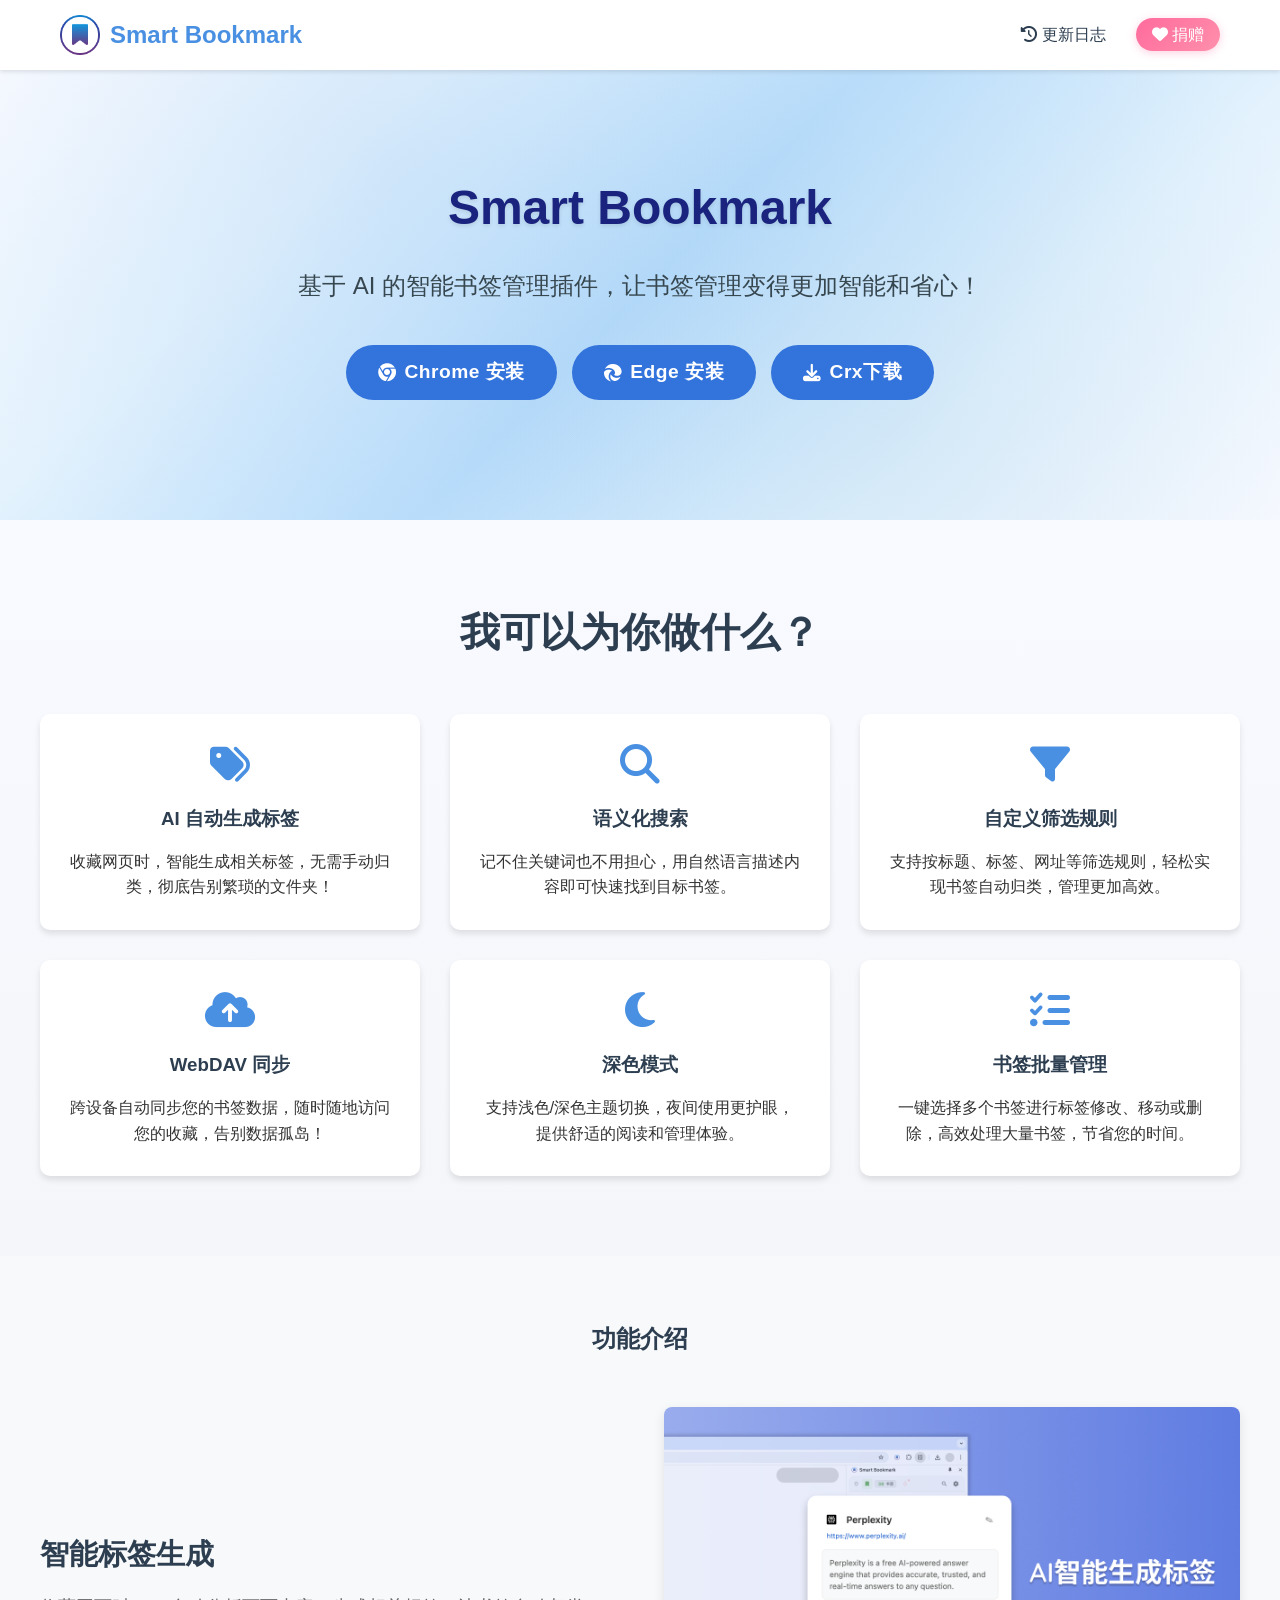
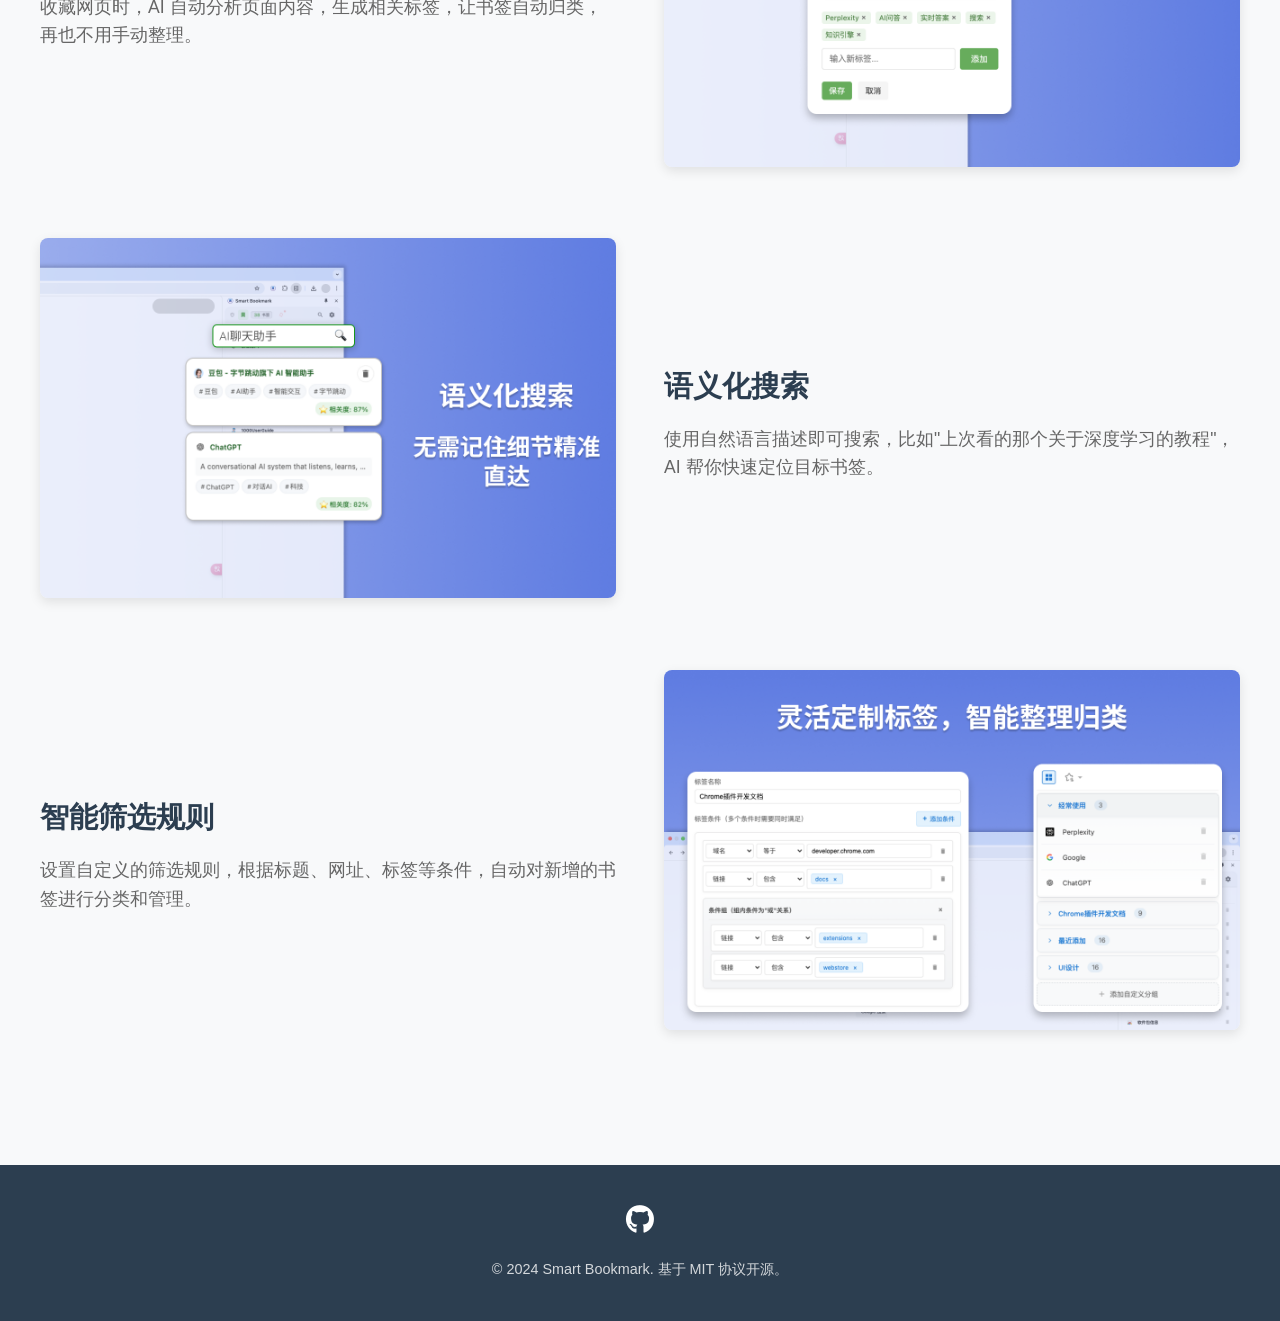
==== index.html @ 441ede72 "Add initial project files including .gitignore, HTML pages, CSS styles, images, and favicon" ====
<!DOCTYPE html>
<html lang="zh-CN">
<head>
    <meta charset="UTF-8">
    <meta name="viewport" content="width=device-width, initial-scale=1.0">
    <link rel="icon" href="/static/favicon/favicon.ico" type="image/x-icon">
    <title>Smart Bookmark</title>
    <link rel="stylesheet" href="https://cdn.bootcdn.net/ajax/libs/font-awesome/6.6.0/css/all.min.css">
    <link rel="stylesheet" href="/static/css/home.css?v=1.0.0">
</head>
<body>
    <header class="header">
        <nav class="nav-container">
            <div class="logo">
                <img src="/static/images/logo.png" alt="Smart Bookmark Logo">
                <span>Smart Bookmark</span>
            </div>
            <ul class="nav-links">
                <li><a href="/changelog.html">
                    <i class="fas fa-history"></i> 更新日志
                </a></li>
                <li><a href="/donate.html">
                    <i class="fas fa-heart"></i> 捐赠
                </a></li>
            </ul>
        </nav>
    </header>

    <main>
        <section class="hero">
            <div class="hero-content">
                <h1>Smart Bookmark</h1>
                <p class="subtitle">基于 AI 的智能书签管理插件，让书签管理变得更加智能和省心！</p>
                <div class="download-buttons">
                    <a href="https://chromewebstore.google.com/detail/smart-bookmark/nlboajobccgidfcdoedphgfaklelifoa" class="cta-button chrome-button" target="_blank">
                        <i class="fab fa-chrome"></i> Chrome 安装
                    </a>
                    <a href="https://microsoftedge.microsoft.com/addons/detail/smart-bookmark/dohicooegjedllghbfapbmbhjopnkbad" class="cta-button edge-button" target="_blank">
                        <i class="fab fa-edge"></i> Edge 安装
                    </a>
                    <a href="https://www.crxsoso.com/webstore/detail/nlboajobccgidfcdoedphgfaklelifoa" class="cta-button third-party-button" target="_blank">
                        <i class="fas fa-download"></i> Crx下载
                    </a>
                </div>
            </div>
        </section>

        <section id="features" class="features">
            <h2>我可以为你做什么？</h2>
            <div class="features-grid">
                <div class="feature-card">
                    <i class="fas fa-tags"></i>
                    <h3>AI 自动生成标签</h3>
                    <p>收藏网页时，智能生成相关标签，无需手动归类，彻底告别繁琐的文件夹！</p>
                </div>
                <div class="feature-card">
                    <i class="fas fa-search"></i>
                    <h3>语义化搜索</h3>
                    <p>记不住关键词也不用担心，用自然语言描述内容即可快速找到目标书签。</p>
                </div>
                <div class="feature-card">
                    <i class="fas fa-filter"></i>
                    <h3>自定义筛选规则</h3>
                    <p>支持按标题、标签、网址等筛选规则，轻松实现书签自动归类，管理更加高效。</p>
                </div>
                <div class="feature-card">
                    <i class="fas fa-cloud-upload-alt"></i>
                    <h3>WebDAV 同步</h3>
                    <p>跨设备自动同步您的书签数据，随时随地访问您的收藏，告别数据孤岛！</p>
                </div>
                <div class="feature-card">
                    <i class="fas fa-moon"></i>
                    <h3>深色模式</h3>
                    <p>支持浅色/深色主题切换，夜间使用更护眼，提供舒适的阅读和管理体验。</p>
                </div>
                <div class="feature-card">
                    <i class="fas fa-tasks"></i>
                    <h3>书签批量管理</h3>
                    <p>一键选择多个书签进行标签修改、移动或删除，高效处理大量书签，节省您的时间。</p>
                </div>
            </div>
        </section>

        <section id="guide" class="guide">
            <h2>功能介绍</h2>
            <div class="guide-content">
                <div class="feature-intro">
                    <div class="feature-item">
                        <div class="feature-text">
                            <h3>智能标签生成</h3>
                            <p>收藏网页时，AI 自动分析页面内容，生成相关标签，让书签自动归类，再也不用手动整理。</p>
                        </div>
                        <div class="feature-image">
                            <img src="/static/images/guide-taging.png" alt="AI标签生成演示">
                        </div>
                    </div>
                    
                    <div class="feature-item reverse">
                        <div class="feature-text">
                            <h3>语义化搜索</h3>
                            <p>使用自然语言描述即可搜索，比如"上次看的那个关于深度学习的教程"，AI 帮你快速定位目标书签。</p>
                        </div>
                        <div class="feature-image">
                            <img src="/static/images/guide-search.png" alt="语义化搜索演示">
                        </div>
                    </div>

                    <div class="feature-item">
                        <div class="feature-text">
                            <h3>智能筛选规则</h3>
                            <p>设置自定义的筛选规则，根据标题、网址、标签等条件，自动对新增的书签进行分类和管理。</p>
                        </div>
                        <div class="feature-image">
                            <img src="/static/images/guide-filter.png" alt="筛选规则演示">
                        </div>
                    </div>
                </div>
            </div>
        </section>
    </main>

    <footer class="footer">
        <div class="footer-content">
            <div class="footer-links">
                <a href="https://github.com/howoii/SmartBookmark" target="_blank">
                    <i class="fab fa-github"></i>
                </a>
            </div>
            <p class="copyright">© 2024 Smart Bookmark. 基于 MIT 协议开源。</p>
        </div>
    </footer>
</body>
</html>
---- static/css/home.css ----
:root {
    --primary-color: #4a90e2;
    --secondary-color: #2c3e50;
    --accent-color: #e74c3c;
    --text-color: #333;
    --light-gray: #f5f6fa;
    --border-color: #eee;
    --max-width: 1200px;
    --header-height: 70px;
}

* {
    margin: 0;
    padding: 0;
    box-sizing: border-box;
}

body {
    font-family: -apple-system, BlinkMacSystemFont, 'Segoe UI', Roboto, Oxygen, Ubuntu, Cantarell, 'Open Sans', 'Helvetica Neue', sans-serif;
    line-height: 1.6;
    color: var(--text-color);
}

/* Header Styles */
.header {
    background: white;
    box-shadow: 0 2px 4px rgba(0,0,0,0.1);
    position: fixed;
    width: 100%;
    top: 0;
    z-index: 1000;
}

.nav-container {
    max-width: var(--max-width);
    margin: 0 auto;
    padding: 0 20px;
    height: var(--header-height);
    display: flex;
    justify-content: space-between;
    align-items: center;
}

.logo {
    display: flex;
    align-items: center;
    gap: 10px;
}

.logo img {
    height: 40px;
    width: auto;
}

.logo span {
    font-size: 1.5rem;
    font-weight: 600;
    color: var(--primary-color);
}

.logo a {
    display: flex;
    align-items: center;
    gap: 10px;
    text-decoration: none;
}

.nav-links {
    display: flex;
    gap: 30px;
    list-style: none;
}

.nav-links a {
    text-decoration: none;
    color: var(--secondary-color);
    font-weight: 500;
    transition: color 0.3s;
}

.nav-links a:hover,
.nav-links a.active {
    color: var(--primary-color);
}

.nav-links a[href="/donate.html"] {
    background: linear-gradient(135deg, #ff6b9d 0%, #ff8fab 100%);
    color: white !important;
    padding: 8px 16px;
    border-radius: 20px;
    transition: all 0.3s ease;
    box-shadow: 0 2px 8px rgba(255, 107, 157, 0.3);
}

.nav-links a[href="/donate.html"]:hover {
    background: linear-gradient(135deg, #ff5a8a 0%, #ff7a9d 100%);
    box-shadow: 0 4px 12px rgba(255, 107, 157, 0.4);
    transform: translateY(-1px);
}

.nav-links a[href="/donate.html"] i {
    color: white;
}

/* Main Content Styles */
main {
    margin-top: var(--header-height);
    min-height: calc(100vh - var(--header-height));
}

/* Hero Section */
.hero {
    background: linear-gradient(135deg, #f8faff 0%, #e3f2fd 25%, #bbdefb 50%, #e3f2fd 75%, #f8faff 100%);
    color: #2c3e50;
    padding: 100px 20px 120px;
    text-align: center;
    position: relative;
    overflow: hidden;
}

.hero::before {
    content: '';
    position: absolute;
    top: 0;
    left: 0;
    right: 0;
    bottom: 0;
    background: radial-gradient(circle at 30% 20%, rgba(74, 144, 226, 0.1) 0%, transparent 50%),
                radial-gradient(circle at 70% 80%, rgba(41, 128, 185, 0.08) 0%, transparent 50%);
    pointer-events: none;
}

.hero-content {
    max-width: var(--max-width);
    margin: 0 auto;
    position: relative;
    z-index: 1;
}

.hero h1 {
    font-size: 3rem;
    margin-bottom: 20px;
    color: #1a237e;
    font-weight: 700;
    text-shadow: 0 2px 4px rgba(0,0,0,0.1);
}

.hero .subtitle {
    font-size: 1.5rem;
    margin-bottom: 40px;
    color: #37474f;
    font-weight: 400;
    line-height: 1.6;
}

/* Features Section */
.features {
    padding: 80px 20px;
    background: linear-gradient(180deg, #f8faff 0%, #f5f6fa 100%);
    position: relative;
}

.features::before {
    content: '';
    position: absolute;
    top: 0;
    left: 0;
    right: 0;
    height: 60px;
    background: linear-gradient(180deg, transparent 0%, #f8faff 100%);
    pointer-events: none;
}

.features h2 {
    text-align: center;
    margin-bottom: 50px;
    font-size: 2.5rem;
    color: var(--secondary-color);
    position: relative;
    z-index: 1;
}

.features-grid {
    display: grid;
    grid-template-columns: repeat(auto-fit, minmax(300px, 1fr));
    gap: 30px;
    max-width: var(--max-width);
    margin: 0 auto;
    position: relative;
    z-index: 1;
}

.feature-card {
    background: white;
    padding: 30px;
    border-radius: 10px;
    text-align: center;
    box-shadow: 0 4px 6px rgba(0,0,0,0.1);
    transition: transform 0.3s;
}

.feature-card:hover {
    transform: translateY(-5px);
}

.feature-card i {
    font-size: 2.5rem;
    color: var(--primary-color);
    margin-bottom: 20px;
}

.feature-card h3 {
    margin-bottom: 15px;
    color: var(--secondary-color);
}

/* Guide Section */
.guide {
    padding: 4rem 2rem;
    background-color: #f8f9fa;
}

.guide h2 {
    text-align: center;
    margin-bottom: 3rem;
    color: #2c3e50;
}

.feature-intro {
    max-width: 1200px;
    margin: 0 auto;
}

.feature-item {
    display: flex;
    align-items: center;
    margin-bottom: 4rem;
    gap: 3rem;
}

.feature-item.reverse {
    flex-direction: row-reverse;
}

.feature-text {
    flex: 1;
}

.feature-text h3 {
    font-size: 1.8rem;
    color: #2c3e50;
    margin-bottom: 1rem;
}

.feature-text p {
    font-size: 1.1rem;
    line-height: 1.6;
    color: #666;
}

.feature-image {
    flex: 1;
}

.feature-image img {
    width: 100%;
    border-radius: 8px;
    box-shadow: 0 4px 12px rgba(0, 0, 0, 0.1);
}

@media (max-width: 768px) {
    .feature-item {
        flex-direction: column;
        text-align: center;
        gap: 1.5rem;
    }

    .feature-item.reverse {
        flex-direction: column;
    }

    .feature-text, .feature-image {
        flex: none;
        width: 100%;
    }
}

/* Changelog Styles */
.changelog {
    max-width: var(--max-width);
    margin: 0 auto;
    padding: calc(var(--header-height) + 30px) 20px 40px;
}

.changelog h1 {
    text-align: center;
    margin-bottom: 30px;
    color: var(--secondary-color);
}

.version-item {
    margin-bottom: 20px;
    padding: 20px 24px;
    background: white;
    border-radius: 8px;
    box-shadow: 0 2px 4px rgba(0,0,0,0.1);
}

.version-item h2 {
    margin-bottom: 12px;
    color: var(--secondary-color);
    font-size: 1.3rem;
}

.version-item .date {
    font-size: 0.85rem;
    color: #666;
    margin-left: 10px;
    font-weight: normal;
}

.version-item ul {
    margin-left: 20px;
    margin-top: 0;
    margin-bottom: 0;
}

.version-item li {
    margin-bottom: 6px;
    line-height: 1.5;
}

/* Feedback Styles */
.feedback {
    max-width: var(--max-width);
    margin: 0 auto;
    padding: 80px 20px 60px;
}

.feedback h1 {
    text-align: center;
    margin-bottom: 50px;
    color: var(--secondary-color);
}

.feedback-channels {
    display: grid;
    grid-template-columns: repeat(auto-fit, minmax(300px, 1fr));
    gap: 30px;
}

.channel-item {
    text-align: center;
    padding: 30px;
    background: white;
    border-radius: 10px;
    box-shadow: 0 2px 4px rgba(0,0,0,0.1);
    display: flex;
    flex-direction: column;
    height: 100%;
}

.channel-item i {
    font-size: 2.5rem;
    color: var(--primary-color);
    margin-bottom: 20px;
}

.channel-item h3 {
    margin-bottom: 15px;
    color: var(--secondary-color);
}

.channel-item p {
    margin-bottom: 20px;
    flex-grow: 1;
}

.channel-item .button,
.channel-item .qrcode-wrapper {
    margin-top: auto;
}

.channel-item a.button {
    padding: 8px 30px;
}

.qrcode {
    margin: 20px 0;
}

.qrcode img {
    max-width: 200px;
    border-radius: 10px;
}

.qrcode-tip {
    font-size: 0.9rem;
    color: #666;
}

/* Button Styles */
.button,
.cta-button {
    display: inline-block;
    padding: 12px 30px;
    background: var(--primary-color);
    color: white;
    text-decoration: none;
    border-radius: 5px;
    transition: background 0.3s;
}

.button:hover,
.cta-button:hover {
    background: #357abd;
}

.cta-button {
    font-size: 1.2rem;
    padding: 12px 32px;
    background: #3273dc;
    color: white;
    font-weight: 600;
    border-radius: 30px;
    border: none;
    transition: all 0.3s ease;
    letter-spacing: 0.5px;
    text-decoration: none;
    display: inline-flex;
    align-items: center;
    gap: 8px;
}

.cta-button:hover {
    background: #2860b5;
}

.cta-button:active {
    transform: translateY(0);
}

.cta-button i {
    color: white;
    font-size: 1.1rem;
}

/* Download Buttons Container */
.download-buttons {
    display: flex;
    gap: 15px;
    justify-content: center;
    flex-wrap: wrap;
}

/* Responsive design for download buttons */
@media (max-width: 768px) {
    .download-buttons {
        flex-direction: column;
        align-items: center;
        gap: 12px;
    }
    
    .download-buttons .cta-button {
        width: 100%;
        max-width: 280px;
        justify-content: center;
    }
}

/* Footer Styles */
.footer {
    background: var(--secondary-color);
    color: white;
    padding: 40px 20px;
}

.footer-content {
    max-width: var(--max-width);
    margin: 0 auto;
    text-align: center;
}

.footer-links {
    margin-bottom: 20px;
}

.footer-links a {
    color: white;
    text-decoration: none;
    margin: 0 15px;
    transition: opacity 0.3s;
    display: inline-block;
}

.footer-links a i,
.footer-links a .fab,
.footer-links a .fas {
    font-size: 1.8rem;
}

.footer-links a:hover {
    opacity: 0.8;
}

.copyright {
    opacity: 0.8;
    font-size: 0.9rem;
}

.copyright a {
    color: white;
    text-decoration: none;
    margin-left: 10px;
    opacity: 0.8;
    transition: opacity 0.3s;
}

.copyright a:hover {
    opacity: 1;
}

/* Responsive Design */
@media (max-width: 768px) {
    .nav-links {
        display: none;
    }
    
    .guide-content {
        grid-template-columns: 1fr;
    }
    
    .hero h1 {
        font-size: 2rem;
    }
    
    .hero .subtitle {
        font-size: 1.2rem;
    }
    
    .features h2,
    .guide h2 {
        font-size: 2rem;
    }
}

@media (max-width: 480px) {
    .logo span {
        display: none;
    }
    
    .feature-card,
    .channel-item {
        padding: 20px;
    }
}

/* QRCode Tooltip Styles */
.qrcode-wrapper {
    position: relative;
    display: inline-block;
}

.qrcode-btn {
    display: inline-flex;
    align-items: center;
    gap: 8px;
    font-size: 1rem;
    padding: 10px 24px;
    background: var(--primary-color);
    color: white;
    border: none;
    border-radius: 5px;
    cursor: pointer;
    transition: background 0.3s;
}

.qrcode-btn:hover {
    background: #357abd;
}

.channel-item .qrcode-btn i {
    font-size: 1.2rem;
    color: white;
    display: inline-block;
    margin: 0;
}

.qrcode-tooltip {
    position: absolute;
    top: calc(100% + 10px);
    left: 50%;
    transform: translateX(-50%);
    background: white;
    padding: 15px;
    border-radius: 8px;
    box-shadow: 0 4px 12px rgba(0,0,0,0.15);
    display: none;
    z-index: 100;
    width: 240px;
}

.qrcode-tooltip::after {
    content: '';
    position: absolute;
    top: -8px;
    left: 50%;
    transform: translateX(-50%);
    border-left: 8px solid transparent;
    border-right: 8px solid transparent;
    border-bottom: 8px solid white;
    border-top: none;
}

.qrcode-tooltip img {
    width: 100%;
    height: auto;
    border-radius: 4px;
}

.qrcode-tooltip .qrcode-tip {
    margin: 0;
    font-size: 0.9rem;
    color: #666;
    text-align: center;
}

.qrcode-wrapper:hover .qrcode-tooltip {
    display: block;
}

/* Feedback Form Styles */
.feedback-form {
    width: 100%;
}

.feedback-form .form-group {
    margin-bottom: 15px;
    width: 100%;
}

.feedback-form input,
.feedback-form textarea {
    width: 100%;
    padding: 10px;
    border: 1px solid var(--border-color);
    border-radius: 5px;
    font-size: 0.9rem;
    transition: border-color 0.3s;
}

.feedback-form textarea {
    height: 100px;
    resize: vertical;
    min-height: 100px;
    max-height: 200px;
}

.feedback-form input:focus,
.feedback-form textarea:focus {
    outline: none;
    border-color: var(--primary-color);
}

.feedback-form button {
    width: 100%;
    border: none;
    cursor: pointer;
}

.feedback-form .error {
    color: var(--accent-color);
    font-size: 0.85rem;
    margin-top: 5px;
    display: none;
}

.toast {
    opacity: 0;
    visibility: hidden;
    position: fixed;
    top: 20px;
    left: 50%;
    transform: translateX(-50%) translateY(-10px);
    background-color: white;
    color: #333;
    padding: 12px 20px;
    border-radius: 8px;
    z-index: 3000;
    box-shadow: 0 4px 12px rgba(0, 0, 0, 0.15);
    transition: visibility 0s linear 0.3s, opacity 0.3s ease, transform 0.3s ease;
    display: flex;
    align-items: center;
    gap: 8px;
    font-size: 14px;
}

.toast::before {
    content: '';
    width: 20px;
    height: 20px;
    background-image: url('data:image/svg+xml,<svg xmlns="http://www.w3.org/2000/svg" viewBox="0 0 24 24"><path fill="%234CAF50" d="M12 2C6.48 2 2 6.48 2 12s4.48 10 10 10 10-4.48 10-10S17.52 2 12 2zm-2 15l-5-5 1.41-1.41L10 14.17l7.59-7.59L19 8l-9 9z"/></svg>');
    background-size: contain;
    background-repeat: no-repeat;
    transition: background-image 0.3s ease;
}

.toast.error {
    background-color: #f8d7da;
    color: #dc2626;
}

.toast.error::before {
    background-image: url('data:image/svg+xml,<svg xmlns="http://www.w3.org/2000/svg" viewBox="0 0 24 24"><path fill="%23dc2626" d="M12 2C6.47 2 2 6.47 2 12s4.47 10 10 10 10-4.47 10-10S17.53 2 12 2zm5 13.59L15.59 17 12 13.41 8.41 17 7 15.59 10.59 12 7 8.41 8.41 7 12 10.59 15.59 7 17 8.41 13.41 12 17 15.59z"/></svg>');
}

.toast.show {
    opacity: 1;
    visibility: visible;
    transform: translateX(-50%) translateY(0);
    transition-delay: 0s;
}
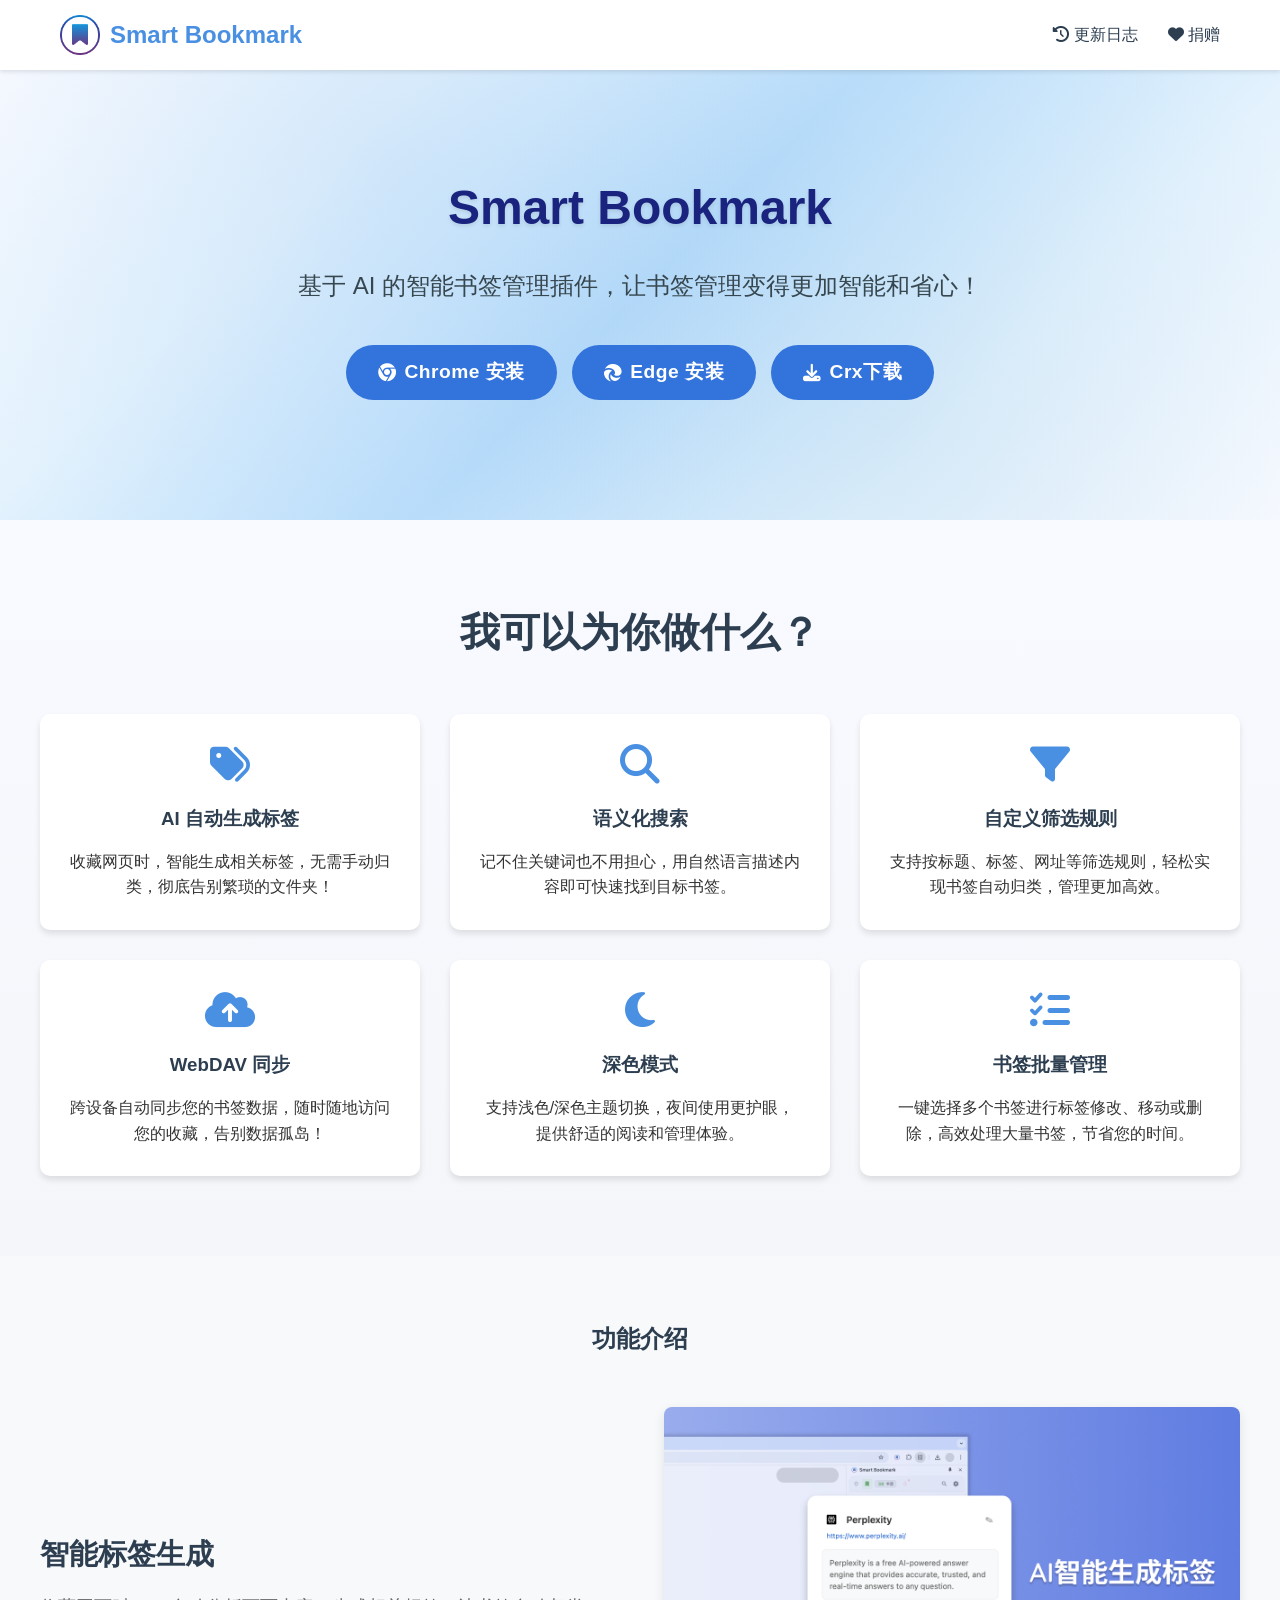
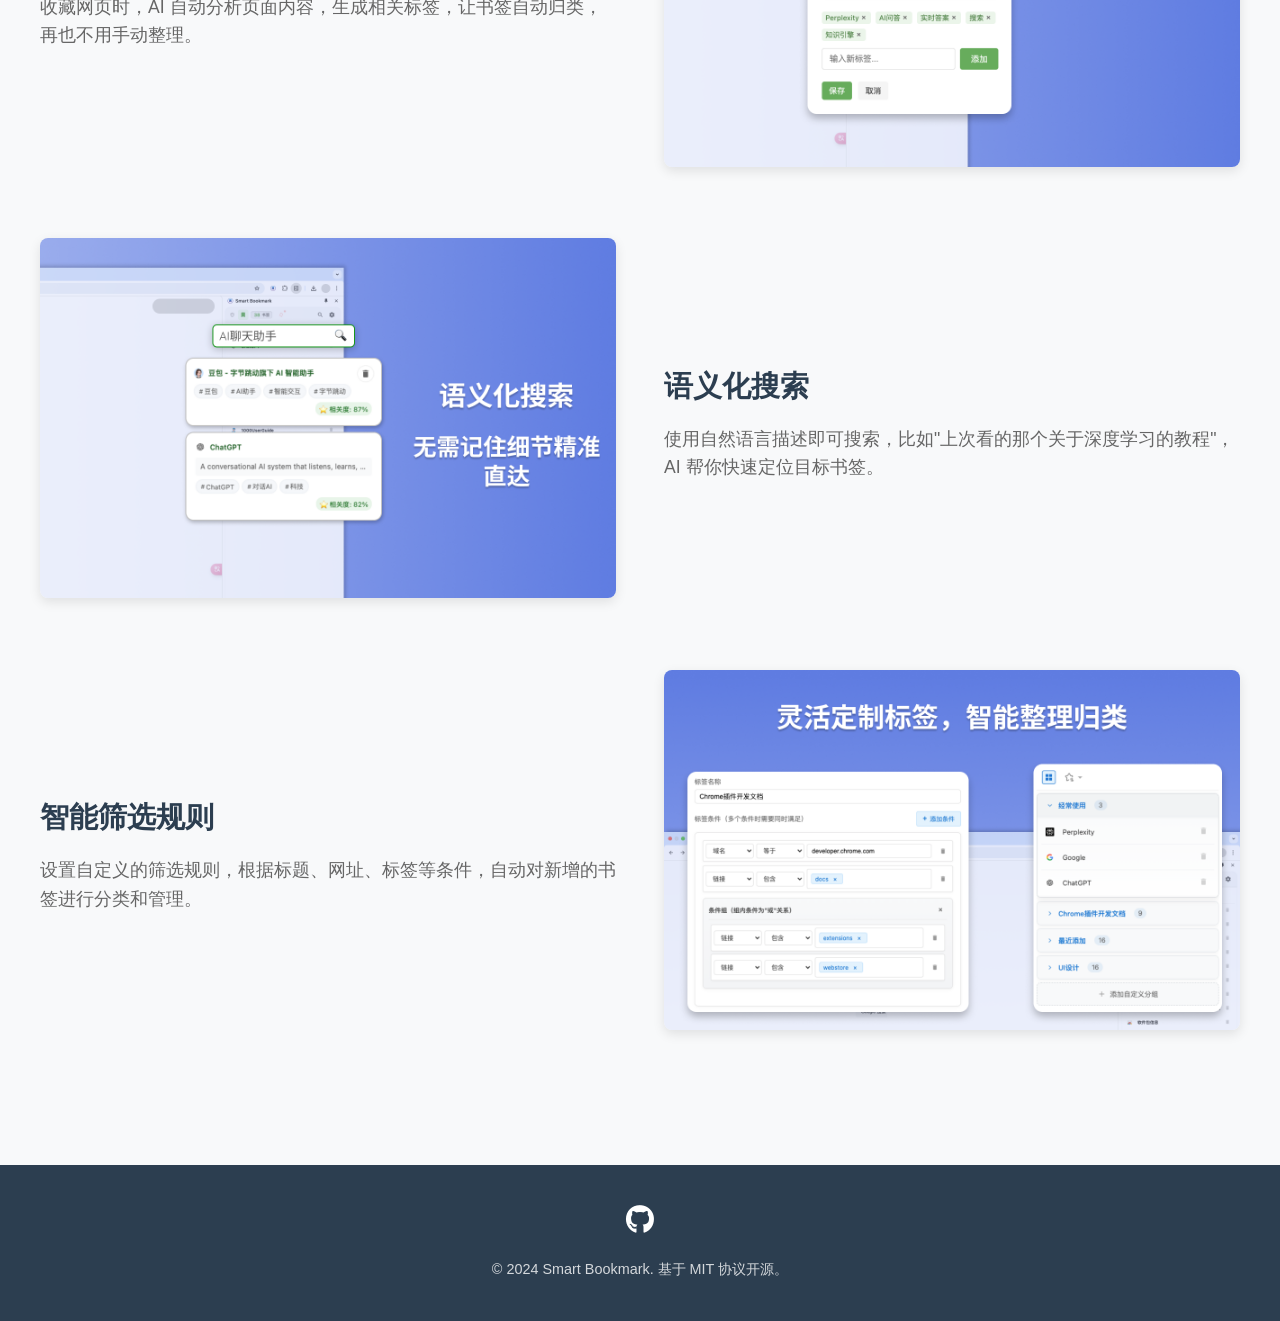
==== commit f3f775b4: "Update HTML files to use relative paths for resources, ensuring proper loading of icons, stylesheets" ====
--- a/index.html
+++ b/index.html
@@ -3,23 +3,23 @@
 <head>
     <meta charset="UTF-8">
     <meta name="viewport" content="width=device-width, initial-scale=1.0">
-    <link rel="icon" href="/static/favicon/favicon.ico" type="image/x-icon">
+    <link rel="icon" href="./static/favicon/favicon.ico" type="image/x-icon">
     <title>Smart Bookmark</title>
     <link rel="stylesheet" href="https://cdn.bootcdn.net/ajax/libs/font-awesome/6.6.0/css/all.min.css">
-    <link rel="stylesheet" href="/static/css/home.css?v=1.0.0">
+    <link rel="stylesheet" href="./static/css/home.css?v=1.0.0">
 </head>
 <body>
     <header class="header">
         <nav class="nav-container">
             <div class="logo">
-                <img src="/static/images/logo.png" alt="Smart Bookmark Logo">
+                <img src="./static/images/logo.png" alt="Smart Bookmark Logo">
                 <span>Smart Bookmark</span>
             </div>
             <ul class="nav-links">
-                <li><a href="/changelog.html">
+                <li><a href="./changelog.html">
                     <i class="fas fa-history"></i> 更新日志
                 </a></li>
-                <li><a href="/donate.html">
+                <li><a href="./donate.html">
                     <i class="fas fa-heart"></i> 捐赠
                 </a></li>
             </ul>
@@ -91,7 +91,7 @@
                             <p>收藏网页时，AI 自动分析页面内容，生成相关标签，让书签自动归类，再也不用手动整理。</p>
                         </div>
                         <div class="feature-image">
-                            <img src="/static/images/guide-taging.png" alt="AI标签生成演示">
+                            <img src="./static/images/guide-taging.png" alt="AI标签生成演示">
                         </div>
                     </div>
                     
@@ -101,7 +101,7 @@
                             <p>使用自然语言描述即可搜索，比如"上次看的那个关于深度学习的教程"，AI 帮你快速定位目标书签。</p>
                         </div>
                         <div class="feature-image">
-                            <img src="/static/images/guide-search.png" alt="语义化搜索演示">
+                            <img src="./static/images/guide-search.png" alt="语义化搜索演示">
                         </div>
                     </div>
 
@@ -111,7 +111,7 @@
                             <p>设置自定义的筛选规则，根据标题、网址、标签等条件，自动对新增的书签进行分类和管理。</p>
                         </div>
                         <div class="feature-image">
-                            <img src="/static/images/guide-filter.png" alt="筛选规则演示">
+                            <img src="./static/images/guide-filter.png" alt="筛选规则演示">
                         </div>
                     </div>
                 </div>
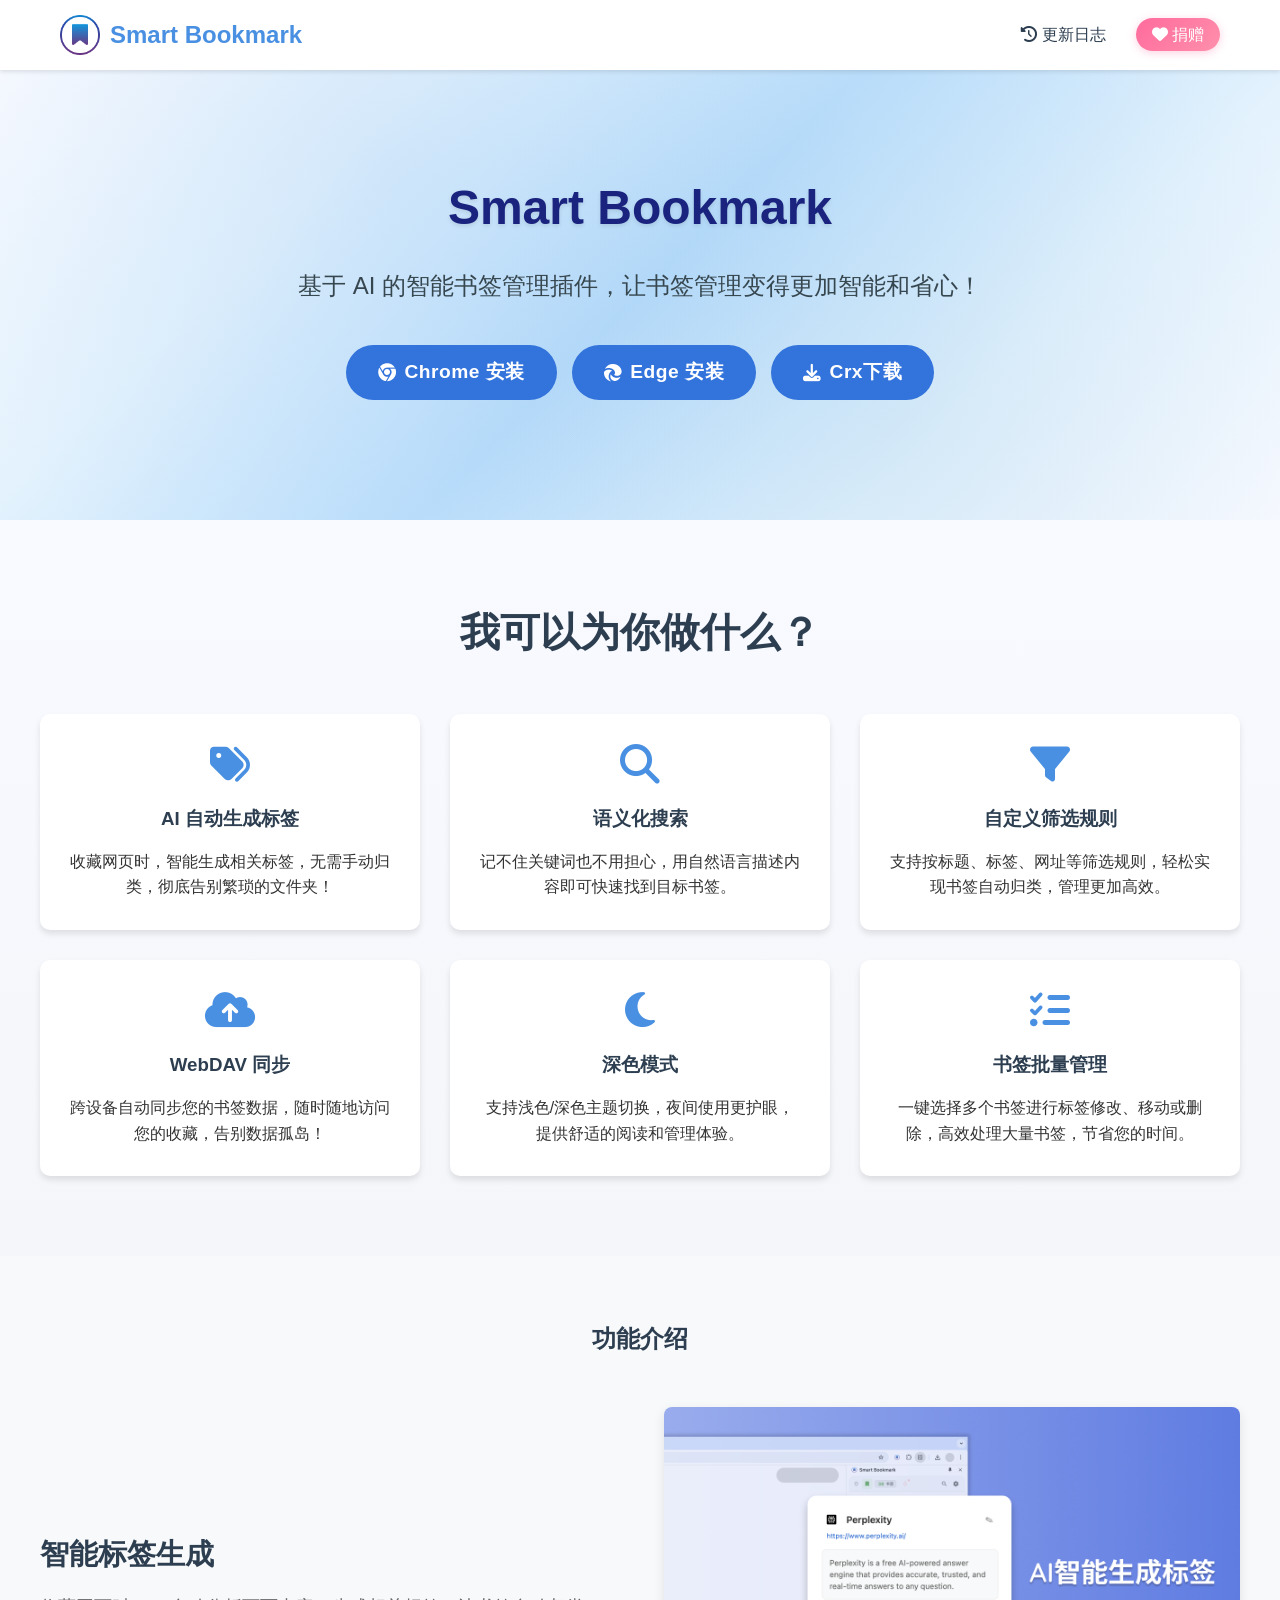
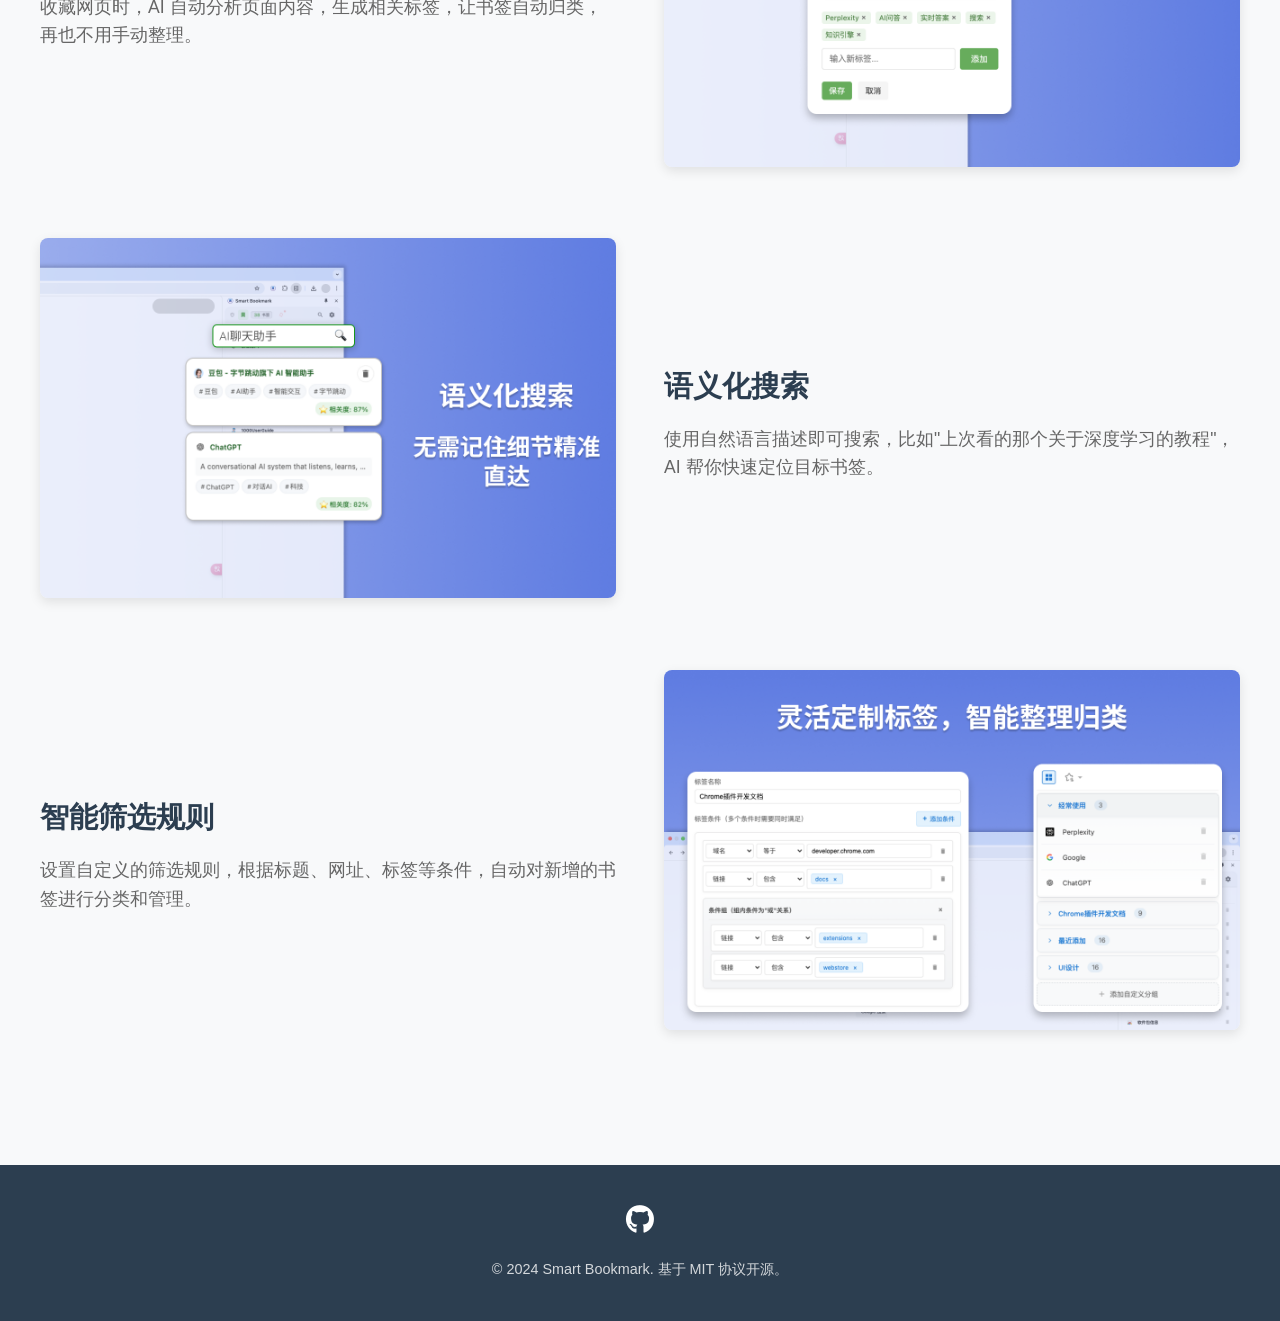
==== commit 8c81ffb7: "Refactor navigation links to use consistent class for donate page and update CSS styles for improved" ====
--- a/index.html
+++ b/index.html
@@ -19,7 +19,7 @@
                 <li><a href="./changelog.html">
                     <i class="fas fa-history"></i> 更新日志
                 </a></li>
-                <li><a href="./donate.html">
+                <li><a href="/donate.html" class="nav-donate">
                     <i class="fas fa-heart"></i> 捐赠
                 </a></li>
             </ul>
--- a/static/css/home.css
+++ b/static/css/home.css
@@ -83,7 +83,7 @@
     color: var(--primary-color);
 }
 
-.nav-links a[href="/donate.html"] {
+.nav-links a.nav-donate {
     background: linear-gradient(135deg, #ff6b9d 0%, #ff8fab 100%);
     color: white !important;
     padding: 8px 16px;
@@ -92,13 +92,13 @@
     box-shadow: 0 2px 8px rgba(255, 107, 157, 0.3);
 }
 
-.nav-links a[href="/donate.html"]:hover {
+.nav-links a.nav-donate:hover {
     background: linear-gradient(135deg, #ff5a8a 0%, #ff7a9d 100%);
     box-shadow: 0 4px 12px rgba(255, 107, 157, 0.4);
     transform: translateY(-1px);
 }
 
-.nav-links a[href="/donate.html"] i {
+.nav-links a.nav-donate i {
     color: white;
 }
 
